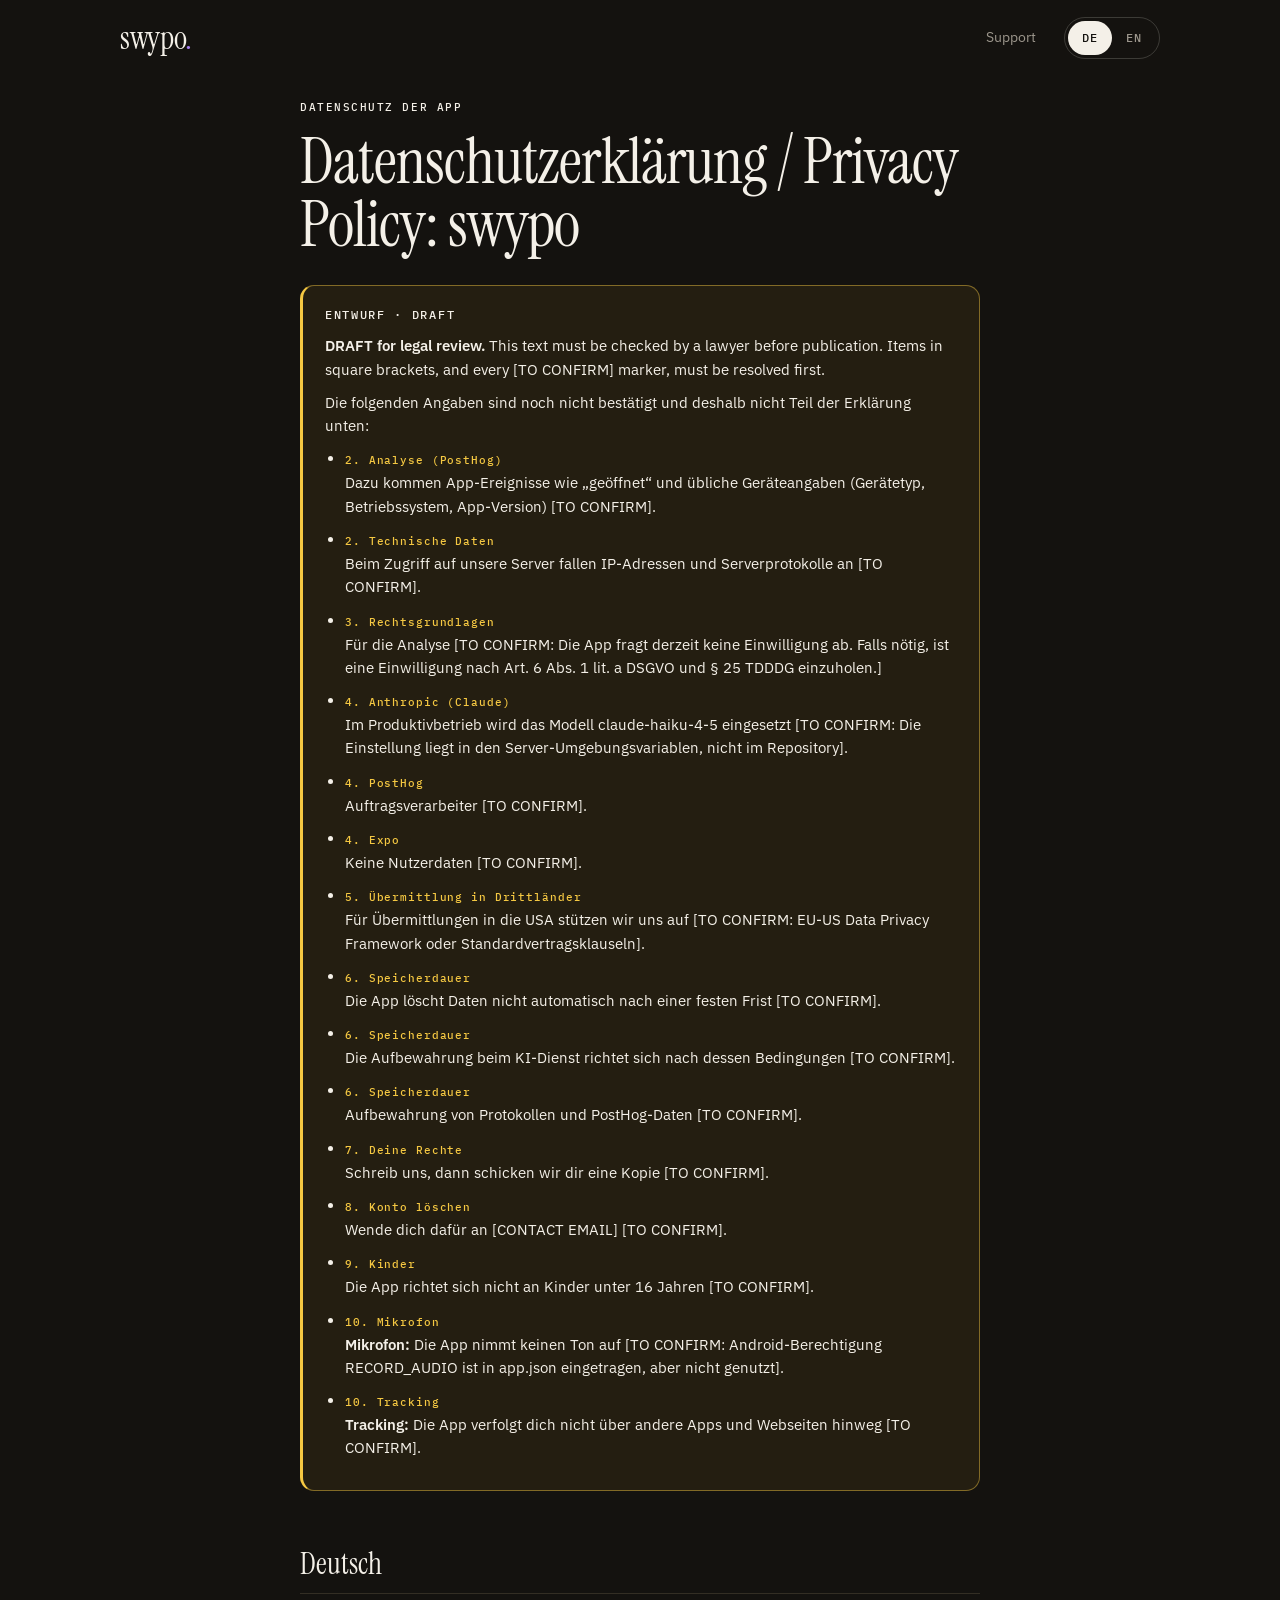
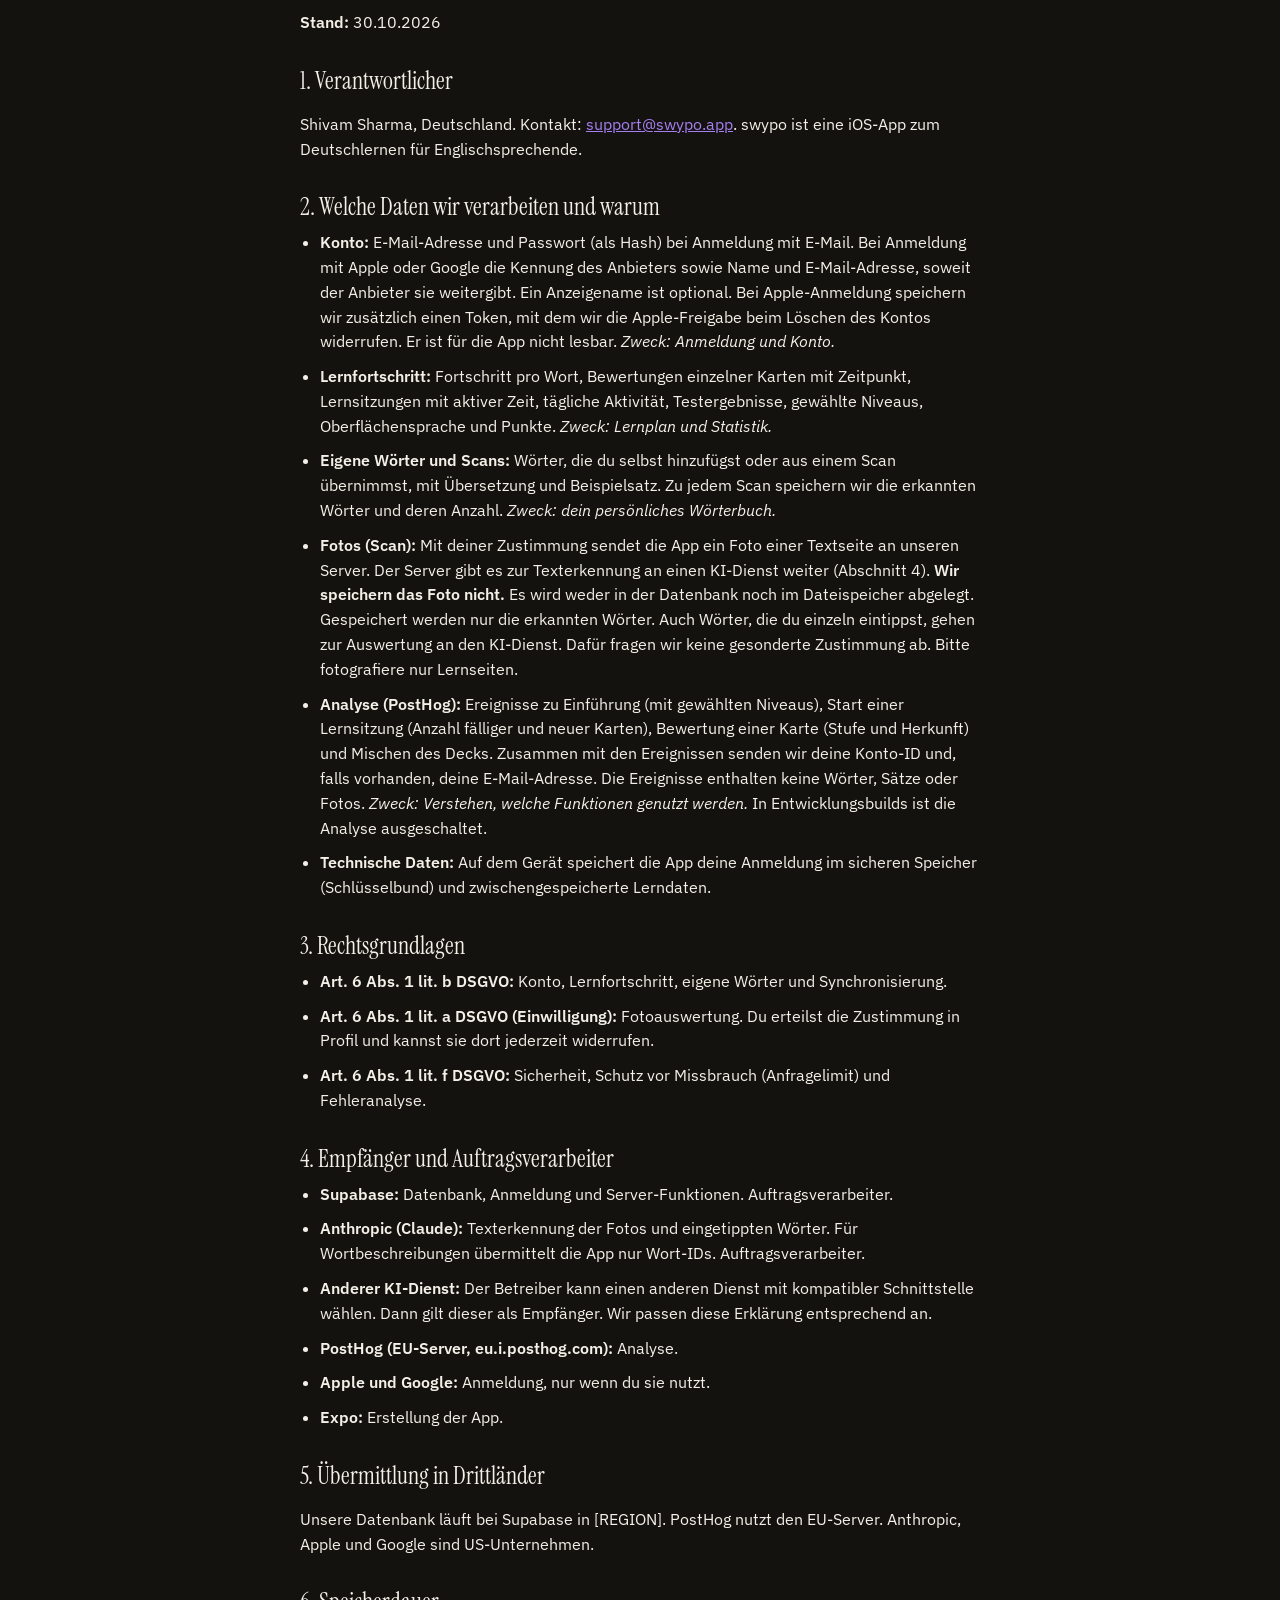
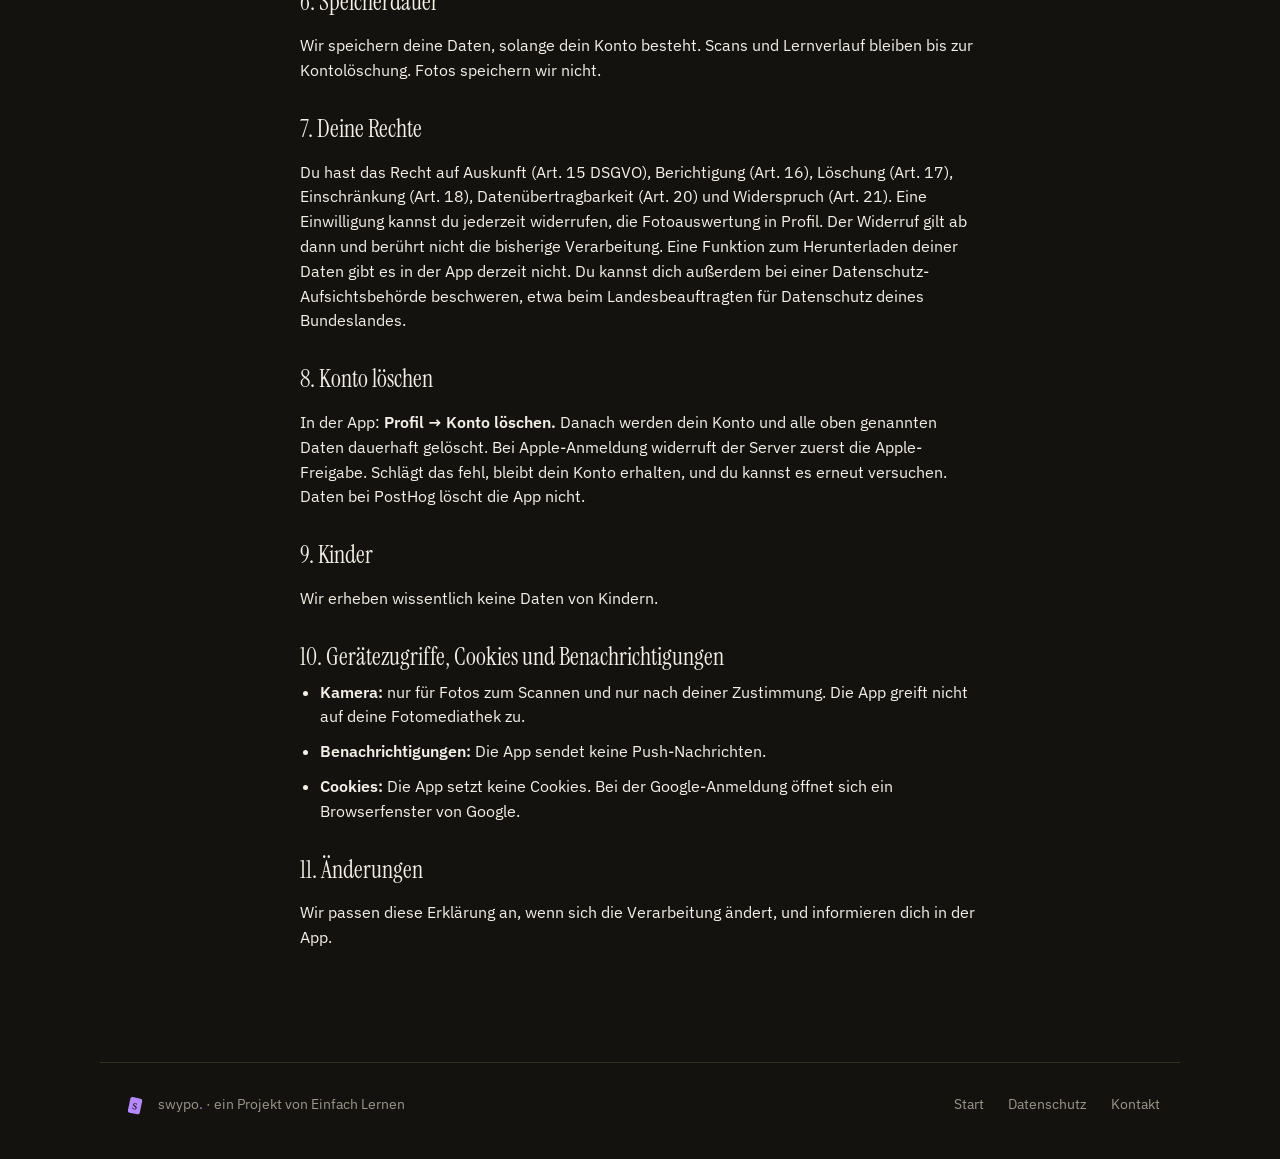
==== app-datenschutz.html @ e3d4d378 "Publish app privacy policy at /app-datenschutz Built from privacypolicy.md. Items marked [TO CONFIRM" ====
<!doctype html>
<html lang="de">
<head>
<meta charset="utf-8">
<meta name="viewport" content="width=device-width, initial-scale=1">
<title>Datenschutzerklärung der App · swypo.</title>
<meta name="description" content="Datenschutzerklärung der iOS-App swypo: welche Daten die App verarbeitet, wozu, bei wem und wie du dein Konto löschst. Privacy policy of the swypo iOS app, in German and English.">
<link rel="canonical" href="https://swypo.app/app-datenschutz">
<meta name="theme-color" content="#14120F">
<link rel="icon" href="favicon.svg" type="image/svg+xml">
<link rel="preconnect" href="https://fonts.googleapis.com">
<link rel="preconnect" href="https://fonts.gstatic.com" crossorigin>
<link href="https://fonts.googleapis.com/css2?family=Instrument+Serif&family=IBM+Plex+Sans:wght@400;600&family=IBM+Plex+Mono:wght@500&display=swap" rel="stylesheet">
<link rel="stylesheet" href="style.css">
<script src="i18n.js" defer></script>
</head>
<body data-page="app-privacy">
<header class="nav wrap">
  <a class="wordmark" href="index.html" aria-label="swypo">swypo<span>.</span></a>
  <nav>
    <a href="index.html#support" class="nav-support">Support</a>
    <div class="lang" role="group" aria-label="Sprache · Language">
      <button type="button" data-lang="de" aria-pressed="true">DE</button>
      <button type="button" data-lang="en" aria-pressed="false">EN</button>
    </div>
  </nav>
</header>

<main class="wrap legal policy">
  <p class="eyebrow"><span lang="de" class="only-de">Datenschutz der App</span><span lang="en" class="only-en"> · App privacy</span></p>
  <h1>Datenschutzerklärung / Privacy Policy: swypo</h1>

  <aside class="draft" aria-labelledby="draft-title">
    <p class="draft-tag mono" id="draft-title">Entwurf · Draft</p>
    <p lang="en"><strong>DRAFT for legal review.</strong> This text must be checked by a lawyer before publication. Items in square brackets, and every [TO CONFIRM] marker, must be resolved first.</p>
    <div lang="de" class="only-de">
      <p>Die folgenden Angaben sind noch nicht bestätigt und deshalb nicht Teil der Erklärung unten:</p>
      <ul>
        <li><span class="mono">2. Analyse (PostHog)</span>Dazu kommen App-Ereignisse wie „geöffnet“ und übliche Geräteangaben (Gerätetyp, Betriebssystem, App-Version) [TO CONFIRM].</li>
        <li><span class="mono">2. Technische Daten</span>Beim Zugriff auf unsere Server fallen IP-Adressen und Serverprotokolle an [TO CONFIRM].</li>
        <li><span class="mono">3. Rechtsgrundlagen</span>Für die Analyse [TO CONFIRM: Die App fragt derzeit keine Einwilligung ab. Falls nötig, ist eine Einwilligung nach Art. 6 Abs. 1 lit. a DSGVO und § 25 TDDDG einzuholen.]</li>
        <li><span class="mono">4. Anthropic (Claude)</span>Im Produktivbetrieb wird das Modell claude-haiku-4-5 eingesetzt [TO CONFIRM: Die Einstellung liegt in den Server-Umgebungsvariablen, nicht im Repository].</li>
        <li><span class="mono">4. PostHog</span>Auftragsverarbeiter [TO CONFIRM].</li>
        <li><span class="mono">4. Expo</span>Keine Nutzerdaten [TO CONFIRM].</li>
        <li><span class="mono">5. Übermittlung in Drittländer</span>Für Übermittlungen in die USA stützen wir uns auf [TO CONFIRM: EU-US Data Privacy Framework oder Standardvertragsklauseln].</li>
        <li><span class="mono">6. Speicherdauer</span>Die App löscht Daten nicht automatisch nach einer festen Frist [TO CONFIRM].</li>
        <li><span class="mono">6. Speicherdauer</span>Die Aufbewahrung beim KI-Dienst richtet sich nach dessen Bedingungen [TO CONFIRM].</li>
        <li><span class="mono">6. Speicherdauer</span>Aufbewahrung von Protokollen und PostHog-Daten [TO CONFIRM].</li>
        <li><span class="mono">7. Deine Rechte</span>Schreib uns, dann schicken wir dir eine Kopie [TO CONFIRM].</li>
        <li><span class="mono">8. Konto löschen</span>Wende dich dafür an [CONTACT EMAIL] [TO CONFIRM].</li>
        <li><span class="mono">9. Kinder</span>Die App richtet sich nicht an Kinder unter 16 Jahren [TO CONFIRM].</li>
        <li><span class="mono">10. Mikrofon</span><strong>Mikrofon:</strong> Die App nimmt keinen Ton auf [TO CONFIRM: Android-Berechtigung RECORD_AUDIO ist in app.json eingetragen, aber nicht genutzt].</li>
        <li><span class="mono">10. Tracking</span><strong>Tracking:</strong> Die App verfolgt dich nicht über andere Apps und Webseiten hinweg [TO CONFIRM].</li>
      </ul>
    </div>
    <div lang="en" class="only-en">
      <p>The following items are not yet confirmed and are therefore not part of the policy below:</p>
      <ul>
        <li><span class="mono">2. Analytics (PostHog)</span>Also app events such as "opened" and usual device information (device type, operating system, app version) [TO CONFIRM].</li>
        <li><span class="mono">2. Technical data</span>our servers process IP addresses and server logs when you connect [TO CONFIRM].</li>
        <li><span class="mono">3. Legal bases</span>For analytics [TO CONFIRM: the app currently asks for no consent. If required, obtain consent under Art. 6(1)(a) GDPR and § 25 TDDDG.]</li>
        <li><span class="mono">4. Anthropic (Claude)</span>In production the model claude-haiku-4-5 is used [TO CONFIRM: this setting is in server environment variables, not in the repository].</li>
        <li><span class="mono">4. PostHog</span>Processor [TO CONFIRM].</li>
        <li><span class="mono">4. Expo</span>No user data [TO CONFIRM].</li>
        <li><span class="mono">5. Transfers to third countries</span>For transfers to the USA we rely on [TO CONFIRM: EU-US Data Privacy Framework or standard contractual clauses].</li>
        <li><span class="mono">6. Retention</span>The app does not delete data automatically after a fixed period [TO CONFIRM].</li>
        <li><span class="mono">6. Retention</span>Retention at the AI service follows its terms [TO CONFIRM].</li>
        <li><span class="mono">6. Retention</span>Retention of logs and PostHog data [TO CONFIRM].</li>
        <li><span class="mono">7. Your rights</span>Write to us and we will send you a copy [TO CONFIRM].</li>
        <li><span class="mono">8. Deleting your account</span>For that, contact [CONTACT EMAIL] [TO CONFIRM].</li>
        <li><span class="mono">9. Children</span>The app is not directed at children under 16 [TO CONFIRM].</li>
        <li><span class="mono">10. Microphone</span><strong>Microphone:</strong> the app does not record audio [TO CONFIRM: the Android RECORD_AUDIO permission is declared in app.json but not used].</li>
        <li><span class="mono">10. Tracking</span><strong>Tracking:</strong> the app does not track you across other apps and websites [TO CONFIRM].</li>
      </ul>
    </div>
  </aside>

  <section lang="de" class="only-de" aria-labelledby="h-de">
    <h2 id="h-de">Deutsch</h2>
    <p><strong>Stand:</strong> 30.10.2026</p>
    <h3>1. Verantwortlicher</h3>
    <p>Shivam Sharma, Deutschland. Kontakt: <a href="mailto:support@swypo.app">support@swypo.app</a>. swypo ist eine iOS-App zum Deutschlernen für Englischsprechende.</p>
    <h3>2. Welche Daten wir verarbeiten und warum</h3>
    <ul>
    <li><strong>Konto:</strong> E-Mail-Adresse und Passwort (als Hash) bei Anmeldung mit E-Mail. Bei Anmeldung mit Apple oder Google die Kennung des Anbieters sowie Name und E-Mail-Adresse, soweit der Anbieter sie weitergibt. Ein Anzeigename ist optional. Bei Apple-Anmeldung speichern wir zusätzlich einen Token, mit dem wir die Apple-Freigabe beim Löschen des Kontos widerrufen. Er ist für die App nicht lesbar. <em>Zweck: Anmeldung und Konto.</em></li>
    <li><strong>Lernfortschritt:</strong> Fortschritt pro Wort, Bewertungen einzelner Karten mit Zeitpunkt, Lernsitzungen mit aktiver Zeit, tägliche Aktivität, Testergebnisse, gewählte Niveaus, Oberflächensprache und Punkte. <em>Zweck: Lernplan und Statistik.</em></li>
    <li><strong>Eigene Wörter und Scans:</strong> Wörter, die du selbst hinzufügst oder aus einem Scan übernimmst, mit Übersetzung und Beispielsatz. Zu jedem Scan speichern wir die erkannten Wörter und deren Anzahl. <em>Zweck: dein persönliches Wörterbuch.</em></li>
    <li><strong>Fotos (Scan):</strong> Mit deiner Zustimmung sendet die App ein Foto einer Textseite an unseren Server. Der Server gibt es zur Texterkennung an einen KI-Dienst weiter (Abschnitt 4). <strong>Wir speichern das Foto nicht.</strong> Es wird weder in der Datenbank noch im Dateispeicher abgelegt. Gespeichert werden nur die erkannten Wörter. Auch Wörter, die du einzeln eintippst, gehen zur Auswertung an den KI-Dienst. Dafür fragen wir keine gesonderte Zustimmung ab. Bitte fotografiere nur Lernseiten.</li>
    <li><strong>Analyse (PostHog):</strong> Ereignisse zu Einführung (mit gewählten Niveaus), Start einer Lernsitzung (Anzahl fälliger und neuer Karten), Bewertung einer Karte (Stufe und Herkunft) und Mischen des Decks. Zusammen mit den Ereignissen senden wir deine Konto-ID und, falls vorhanden, deine E-Mail-Adresse. Die Ereignisse enthalten keine Wörter, Sätze oder Fotos. <em>Zweck: Verstehen, welche Funktionen genutzt werden.</em> In Entwicklungsbuilds ist die Analyse ausgeschaltet.</li>
    <li><strong>Technische Daten:</strong> Auf dem Gerät speichert die App deine Anmeldung im sicheren Speicher (Schlüsselbund) und zwischengespeicherte Lerndaten.</li>
    </ul>
    <h3>3. Rechtsgrundlagen</h3>
    <ul>
    <li><strong>Art. 6 Abs. 1 lit. b DSGVO:</strong> Konto, Lernfortschritt, eigene Wörter und Synchronisierung.</li>
    <li><strong>Art. 6 Abs. 1 lit. a DSGVO (Einwilligung):</strong> Fotoauswertung. Du erteilst die Zustimmung in Profil und kannst sie dort jederzeit widerrufen.</li>
    <li><strong>Art. 6 Abs. 1 lit. f DSGVO:</strong> Sicherheit, Schutz vor Missbrauch (Anfragelimit) und Fehleranalyse.</li>
    </ul>
    <h3>4. Empfänger und Auftragsverarbeiter</h3>
    <ul>
    <li><strong>Supabase:</strong> Datenbank, Anmeldung und Server-Funktionen. Auftragsverarbeiter.</li>
    <li><strong>Anthropic (Claude):</strong> Texterkennung der Fotos und eingetippten Wörter. Für Wortbeschreibungen übermittelt die App nur Wort-IDs. Auftragsverarbeiter.</li>
    <li><strong>Anderer KI-Dienst:</strong> Der Betreiber kann einen anderen Dienst mit kompatibler Schnittstelle wählen. Dann gilt dieser als Empfänger. Wir passen diese Erklärung entsprechend an.</li>
    <li><strong>PostHog (EU-Server, eu.i.posthog.com):</strong> Analyse.</li>
    <li><strong>Apple und Google:</strong> Anmeldung, nur wenn du sie nutzt.</li>
    <li><strong>Expo:</strong> Erstellung der App.</li>
    </ul>
    <h3>5. Übermittlung in Drittländer</h3>
    <p>Unsere Datenbank läuft bei Supabase in [REGION]. PostHog nutzt den EU-Server. Anthropic, Apple und Google sind US-Unternehmen.</p>
    <h3>6. Speicherdauer</h3>
    <p>Wir speichern deine Daten, solange dein Konto besteht. Scans und Lernverlauf bleiben bis zur Kontolöschung. Fotos speichern wir nicht.</p>
    <h3>7. Deine Rechte</h3>
    <p>Du hast das Recht auf Auskunft (Art. 15 DSGVO), Berichtigung (Art. 16), Löschung (Art. 17), Einschränkung (Art. 18), Datenübertragbarkeit (Art. 20) und Widerspruch (Art. 21). Eine Einwilligung kannst du jederzeit widerrufen, die Fotoauswertung in Profil. Der Widerruf gilt ab dann und berührt nicht die bisherige Verarbeitung. Eine Funktion zum Herunterladen deiner Daten gibt es in der App derzeit nicht. Du kannst dich außerdem bei einer Datenschutz-Aufsichtsbehörde beschweren, etwa beim Landesbeauftragten für Datenschutz deines Bundeslandes.</p>
    <h3>8. Konto löschen</h3>
    <p>In der App: <strong>Profil → Konto löschen.</strong> Danach werden dein Konto und alle oben genannten Daten dauerhaft gelöscht. Bei Apple-Anmeldung widerruft der Server zuerst die Apple-Freigabe. Schlägt das fehl, bleibt dein Konto erhalten, und du kannst es erneut versuchen. Daten bei PostHog löscht die App nicht.</p>
    <h3>9. Kinder</h3>
    <p>Wir erheben wissentlich keine Daten von Kindern.</p>
    <h3>10. Gerätezugriffe, Cookies und Benachrichtigungen</h3>
    <ul>
    <li><strong>Kamera:</strong> nur für Fotos zum Scannen und nur nach deiner Zustimmung. Die App greift nicht auf deine Fotomediathek zu.</li>
    <li><strong>Benachrichtigungen:</strong> Die App sendet keine Push-Nachrichten.</li>
    <li><strong>Cookies:</strong> Die App setzt keine Cookies. Bei der Google-Anmeldung öffnet sich ein Browserfenster von Google.</li>
    </ul>
    <h3>11. Änderungen</h3>
    <p>Wir passen diese Erklärung an, wenn sich die Verarbeitung ändert, und informieren dich in der App.</p>
  </section>

  <section lang="en" class="only-en" aria-labelledby="h-en">
    <h2 id="h-en">English</h2>
    <p><strong>Last updated:</strong> 30.10.2026</p>
    <h3>1. Controller</h3>
    <p>Shivam Sharma, Germany. Contact: <a href="mailto:support@swypo.app">support@swypo.app</a>. swypo is an iOS app for English speakers learning German.</p>
    <h3>2. What data we process and why</h3>
    <ul>
    <li><strong>Account:</strong> email address and password (stored as a hash) for email sign-in. For Apple or Google sign-in, the provider's identifier and your name and email address if the provider shares them. A display name is optional. For Apple sign-in we also store a token that lets us revoke the Apple authorization when you delete your account. The app cannot read it. <em>Purpose: sign-in and your account.</em></li>
    <li><strong>Study progress:</strong> progress per word, reviews of individual cards with timestamps, study sessions with active time, daily activity, test results, chosen levels, interface language and points. <em>Purpose: study plan and statistics.</em></li>
    <li><strong>Own words and scans:</strong> words you add or take from a scan, with translation and example sentence. For each scan we store the words detected and their count. <em>Purpose: your personal dictionary.</em></li>
    <li><strong>Photos (scan):</strong> with your consent, the app sends a photo of a text page to our server. The server passes it to an AI service for text recognition (section 4). <strong>We do not store the photo.</strong> It is not saved in the database or in file storage. Only the words detected are saved. Words you type in one at a time also go to the AI service for analysis. We do not ask for separate consent for this. Please photograph study pages only.</li>
    <li><strong>Analytics (PostHog):</strong> events for onboarding completion (with chosen levels), study session start (number of due and new cards), card reviews (grade and origin) and deck shuffle. With these events we send your account ID and, if available, your email address. The events contain no words, sentences or photos. <em>Purpose: understanding which features are used.</em> Analytics is turned off in development builds.</li>
    <li><strong>Technical data:</strong> On your device the app keeps your sign-in in secure storage (Keychain) and cached study data.</li>
    </ul>
    <h3>3. Legal bases</h3>
    <ul>
    <li><strong>Art. 6(1)(b) GDPR:</strong> account, study progress, own words and sync.</li>
    <li><strong>Art. 6(1)(a) GDPR (consent):</strong> photo analysis. You give consent in Profile and can withdraw it there at any time.</li>
    <li><strong>Art. 6(1)(f) GDPR:</strong> security, protection against misuse (request limits) and error analysis.</li>
    </ul>
    <h3>4. Recipients and processors</h3>
    <ul>
    <li><strong>Supabase:</strong> database, sign-in and server functions. Processor.</li>
    <li><strong>Anthropic (Claude):</strong> text recognition of photos and typed words. For word descriptions the app sends only word IDs. Processor.</li>
    <li><strong>Another AI service:</strong> the operator may choose another service with a compatible interface. That service then becomes a recipient, and we will update this policy accordingly.</li>
    <li><strong>PostHog (EU server, eu.i.posthog.com):</strong> analytics.</li>
    <li><strong>Apple and Google:</strong> sign-in, only if you use them.</li>
    <li><strong>Expo:</strong> building the app.</li>
    </ul>
    <h3>5. Transfers to third countries</h3>
    <p>Our database runs at Supabase in [REGION]. PostHog uses its EU server. Anthropic, Apple and Google are US companies.</p>
    <h3>6. Retention</h3>
    <p>We keep your data for as long as your account exists. Scans and study history stay until you delete your account. We do not store photos.</p>
    <h3>7. Your rights</h3>
    <p>You have the right of access (Art. 15 GDPR), rectification (Art. 16), erasure (Art. 17), restriction (Art. 18), data portability (Art. 20) and objection (Art. 21). You can withdraw consent at any time, for photo analysis in Profile. Withdrawal applies from then on and does not affect earlier processing. The app does not currently have a function to download your data. You may also complain to a data protection supervisory authority, for example the state data protection commissioner where you live in Germany.</p>
    <h3>8. Deleting your account</h3>
    <p>In the app: <strong>Profile → Delete account.</strong> This permanently deletes your account and all the data listed above. For Apple sign-in the server first revokes the Apple authorization. If that fails, your account is kept and you can try again. The app does not delete data held by PostHog.</p>
    <h3>9. Children</h3>
    <p>We do not knowingly collect data from children.</p>
    <h3>10. Device access, cookies and notifications</h3>
    <ul>
    <li><strong>Camera:</strong> only for scanning photos, and only with your consent. The app does not access your photo library.</li>
    <li><strong>Notifications:</strong> the app sends no push notifications.</li>
    <li><strong>Cookies:</strong> the app sets no cookies. Google sign-in opens a Google browser window.</li>
    </ul>
    <h3>11. Changes</h3>
    <p>We will update this policy when processing changes and inform you in the app.</p>
  </section>
</main>

<footer class="wrap foot">
  <div class="foot-brand"><img src="favicon.svg" alt="" width="28" height="28"><span>swypo<span class="v">.</span> · <span data-i18n="foot.by">ein Projekt von Einfach Lernen</span></span></div>
  <nav><a href="index.html" data-i18n="foot.home">Start</a><a href="privacy.html" data-i18n="foot.privacy">Datenschutz</a><a href="mailto:support@swypo.app" data-i18n="foot.contact">Kontakt</a></nav>
</footer>

<div class="toast" id="toast" role="status" aria-live="polite" hidden></div>
</body>
</html>
---- style.css ----
:root{
  --bg:#14120F; --bg-deep:#0D0C0A; --card:#1C1913; --raised:#241F17; --line:#332E24;
  --border-strong:rgba(244,240,232,.18); --paper:#F4F0E8; --muted:#9C968C;
  --violet:#A67FF0; --violet-deep:#7C4DDB; --gold:#F5C842;
  --der:#3A86FF; --die:#E63946; --das:#2DC653;
  --serif:"Instrument Serif",Georgia,serif;
  --sans:"IBM Plex Sans",system-ui,sans-serif;
  --mono:"IBM Plex Mono",ui-monospace,monospace;
}
*{box-sizing:border-box}
html{scroll-behavior:smooth}
body{margin:0;background:var(--bg);color:var(--paper);font:400 16px/1.55 var(--sans);-webkit-font-smoothing:antialiased}
a{color:inherit}
.wrap{max-width:1080px;margin:0 auto;padding:0 20px}
.mono{font-family:var(--mono);font-weight:500;letter-spacing:.08em}
.en{color:var(--muted);font-size:14px}
.eyebrow{font:500 11px/1.4 var(--mono);letter-spacing:.14em;text-transform:uppercase;color:var(--muted);margin:0 0 16px}
.eyebrow.rule{padding-bottom:14px;border-bottom:1px solid var(--line);margin-bottom:0}

/* nav */
.nav{display:flex;align-items:center;justify-content:space-between;height:76px}
.wordmark{font:400 32px/1 var(--serif);letter-spacing:-.01em;text-decoration:none}
.wordmark span,.v{color:var(--violet)}
.nav nav{display:flex;align-items:center;gap:28px}

/* language switch */
.lang{display:inline-flex;padding:3px;border:1px solid var(--border-strong);border-radius:999px}
.lang button{min-width:44px;min-height:34px;padding:0 12px;border:0;border-radius:999px;background:transparent;color:var(--muted);font:500 12px/1 var(--mono);letter-spacing:.1em;cursor:pointer}
.lang button:hover{color:var(--paper)}
.lang button[aria-pressed="true"]{background:var(--paper);color:var(--bg)}
.lang button:focus-visible,.btn:focus-visible{outline:2px solid var(--violet);outline-offset:2px}

/* toast */
.toast{position:fixed;left:50%;bottom:28px;z-index:20;width:min(440px,calc(100% - 32px));padding:16px 20px;border-radius:14px;background:var(--raised);border:1px solid var(--border-strong);border-left:3px solid var(--violet);color:var(--paper);font:400 15px/1.45 var(--sans);cursor:pointer;opacity:0;transform:translate(-50%,16px);transition:opacity .25s ease,transform .25s ease}
.toast strong{display:block;font:400 22px/1.2 var(--serif);margin-bottom:4px}
.toast.show{opacity:1;transform:translate(-50%,0)}
@media (prefers-reduced-motion:reduce){.toast{transition:opacity .2s linear;transform:translate(-50%,0)}}
.nav nav a{text-decoration:none;color:var(--muted);font-size:14px}
.nav nav a:hover{color:var(--paper)}

/* buttons */
.btn{display:inline-flex;align-items:center;justify-content:center;min-height:48px;padding:0 24px;border-radius:999px;font:600 15px/1 var(--sans);text-decoration:none;white-space:nowrap}
.btn-primary{background:var(--violet);color:var(--bg)}
.btn-ghost{border:1px solid var(--border-strong);color:var(--paper)}
.btn-ghost:hover{border-color:var(--paper)}
.btn-light{background:var(--paper);color:var(--bg)}
.btn:active{opacity:.7}

/* hero */
.hero{display:grid;grid-template-columns:1.15fr .85fr;gap:56px;align-items:center;padding-top:48px;padding-bottom:96px}
h1{font:400 clamp(52px,7.4vw,92px)/.98 var(--serif);letter-spacing:-.015em;margin:0 0 28px}
h1 em{color:var(--muted)}
.lede{font-size:18px;max-width:520px;margin:0 0 12px}
.lede.en{font-size:15px;margin-bottom:32px}
.cta{display:flex;gap:12px;flex-wrap:wrap}

/* phone */
.phone{justify-self:center;width:330px;padding:12px;border-radius:48px;background:var(--bg-deep);border:1px solid var(--line)}
.screen{border-radius:38px;background:var(--bg);padding:26px 18px 0;overflow:hidden}
.statusrow{display:flex;justify-content:space-between;font-size:10px;color:var(--muted);margin-bottom:16px}
.gold{color:var(--gold)}
.card{background:var(--card);border:1px solid var(--border-strong);border-radius:16px;padding:22px 20px 16px;min-height:290px;display:flex;flex-direction:column}
.card .die{color:var(--die);font-size:12px}
.headword{font:400 40px/1.05 var(--serif);margin:6px 0 4px}
.gloss{color:var(--muted);font-size:14px}
.meta{font-size:11px;color:var(--muted);margin-top:14px;letter-spacing:.04em}
.example{font-size:14px;line-height:1.5;margin:14px 0 0;padding-top:14px;border-top:1px solid var(--line)}
.prompt{margin-top:auto;padding-top:18px;font-size:9.5px;color:var(--muted);letter-spacing:.14em;text-align:center}
.grades{display:grid;grid-template-columns:repeat(4,1fr);gap:6px;margin:12px 0 18px}
.g{display:flex;flex-direction:column;align-items:center;gap:2px;padding:9px 0;border-radius:11px;font:600 12px/1.2 var(--sans);border:1px solid}
.g small{font:500 8.5px/1 var(--mono);letter-spacing:.06em;opacity:.85}
.again{color:var(--die);background:rgba(230,57,70,.13)}
.hard{color:var(--gold);background:rgba(245,200,66,.12)}
.good{color:var(--das);background:rgba(45,198,83,.13)}
.easy{color:var(--violet);background:rgba(166,127,240,.14)}
.tabbar{display:flex;justify-content:space-between;border-top:1px solid var(--line);margin:0 -18px;padding:14px 22px 22px;font:500 8.5px/1 var(--mono);letter-spacing:.08em;color:var(--muted)}
.tabbar .on{color:var(--paper)}
.tabbar span::before{content:"";display:block;width:18px;height:18px;margin:0 auto 7px;border-radius:5px;border:1.5px solid currentColor}
.tabbar .on::before{background:var(--violet);border-color:var(--violet)}

/* sections */
.section{padding-bottom:96px}
.section-lede{font:400 28px/1.25 var(--serif);max-width:640px;margin:28px 0 32px}
.features{list-style:none;margin:0;padding:0}
.features li{display:grid;grid-template-columns:80px 1fr;gap:16px;padding:28px 0;border-bottom:1px solid var(--line)}
.features .num{color:var(--violet);font-size:13px;padding-top:10px}
.features h3{font:400 34px/1.1 var(--serif);margin:0 0 8px}
.features p{margin:0 0 4px;max-width:620px}

/* tiles */
.tiles{display:grid;grid-template-columns:repeat(4,1fr);gap:16px;margin-bottom:56px}
.tile{margin:0}
.cover{position:relative;aspect-ratio:1;border-radius:12px;background:oklch(.33 .07 var(--h));color:oklch(.88 .1 var(--h))}
.cover svg{position:absolute;right:10px;bottom:10px;width:52%;fill:none;stroke:currentColor;stroke-width:1.4;stroke-linecap:round;stroke-linejoin:round}
.tile figcaption{margin-top:10px;font:600 14px/1.3 var(--sans)}
.tile small{display:block;font-weight:400;font-size:12.5px;color:var(--muted)}

.levels{background:var(--card);border:1px solid var(--line);border-radius:14px;padding:22px 22px 14px;max-width:560px}
.lv{display:grid;grid-template-columns:36px 1fr;align-items:center;gap:12px;margin-bottom:10px}
.lv span{font-size:12px;color:var(--muted)}
.lv i{display:block;height:11px;border-radius:6px;background:rgba(244,240,232,.09);position:relative;overflow:hidden}
.lv i::after{content:"";position:absolute;inset:0 auto 0 0;width:var(--w);background:var(--c);border-radius:6px}

/* support */
.support{display:flex;justify-content:space-between;align-items:center;gap:32px;flex-wrap:wrap;padding:40px;border-radius:14px;border:1px solid var(--line);background:linear-gradient(150deg,#221C12,var(--bg))}
.support h2{font:400 44px/1.05 var(--serif);margin:0 0 12px}
.support p{margin:0 0 4px}
.mail{font-size:17px}

/* footer */
.foot{display:flex;align-items:center;justify-content:space-between;flex-wrap:wrap;gap:16px;padding-top:28px;padding-bottom:40px;border-top:1px solid var(--line);color:var(--muted);font-size:14px}
.foot-brand{display:flex;align-items:center;gap:10px}
.foot-brand img{border-radius:7px}
.foot nav{display:flex;gap:24px}
.foot a{text-decoration:none}
.foot a:hover{color:var(--paper)}
.small{font-size:11px;margin:0;width:100%}

/* legal page */
.legal{max-width:720px;padding-top:24px;padding-bottom:96px}
.legal h1{font-size:64px}
.legal h2{font:400 30px/1.15 var(--serif);margin:40px 0 10px}
.legal p,.legal li{color:var(--paper)}
.legal a{color:var(--violet)}
.note{border:1px solid var(--border-strong);border-radius:14px;padding:16px 18px;color:var(--muted);font-size:14px}

@media (max-width:860px){
  .hero{grid-template-columns:1fr;gap:48px;padding-top:24px}
  .tiles{grid-template-columns:repeat(2,1fr)}
  .nav nav{gap:18px}
}
@media (max-width:480px){
  .nav nav a:not(.nav-support){display:none}
  .nav nav{gap:14px}
  .phone{width:100%;max-width:330px}
  .features li{grid-template-columns:1fr;gap:4px}
  .features .num{padding-top:0}
  .support{padding:28px 22px}
  .support h2{font-size:36px}
  .btn{white-space:normal;text-align:center}
}

/* app privacy policy page */
.policy h3{font:400 24px/1.2 var(--serif);margin:32px 0 8px}
.policy section h2{margin-top:56px;padding-bottom:12px;border-bottom:1px solid var(--line)}
.policy ul{padding-left:20px;margin:0 0 12px}
.policy li{margin-bottom:10px}
.policy strong{font-weight:600}
.draft{margin:8px 0 8px;padding:20px 22px;border:1px solid rgba(245,200,66,.45);border-left:3px solid var(--gold);border-radius:14px;background:rgba(245,200,66,.07);font-size:15px}
.draft p{margin:0 0 10px}
.draft ul{margin:6px 0 4px}
.draft li .mono{display:block;font-size:11px;letter-spacing:.08em;color:var(--gold);margin-bottom:2px}
.draft-tag{color:var(--gold);font-size:12px;letter-spacing:.14em;text-transform:uppercase}
.draft > div + div{margin-top:16px;padding-top:16px;border-top:1px solid var(--line)}
/* With JS the DE/EN switch shows one language; without JS both stay visible. */
html.i18n[lang="de"] .only-en,html.i18n[lang="en"] .only-de{display:none}
html.i18n .draft > div + div{margin-top:0;padding-top:0;border-top:0}
.policy h1{font-size:clamp(34px,9vw,64px);overflow-wrap:break-word;hyphens:auto}
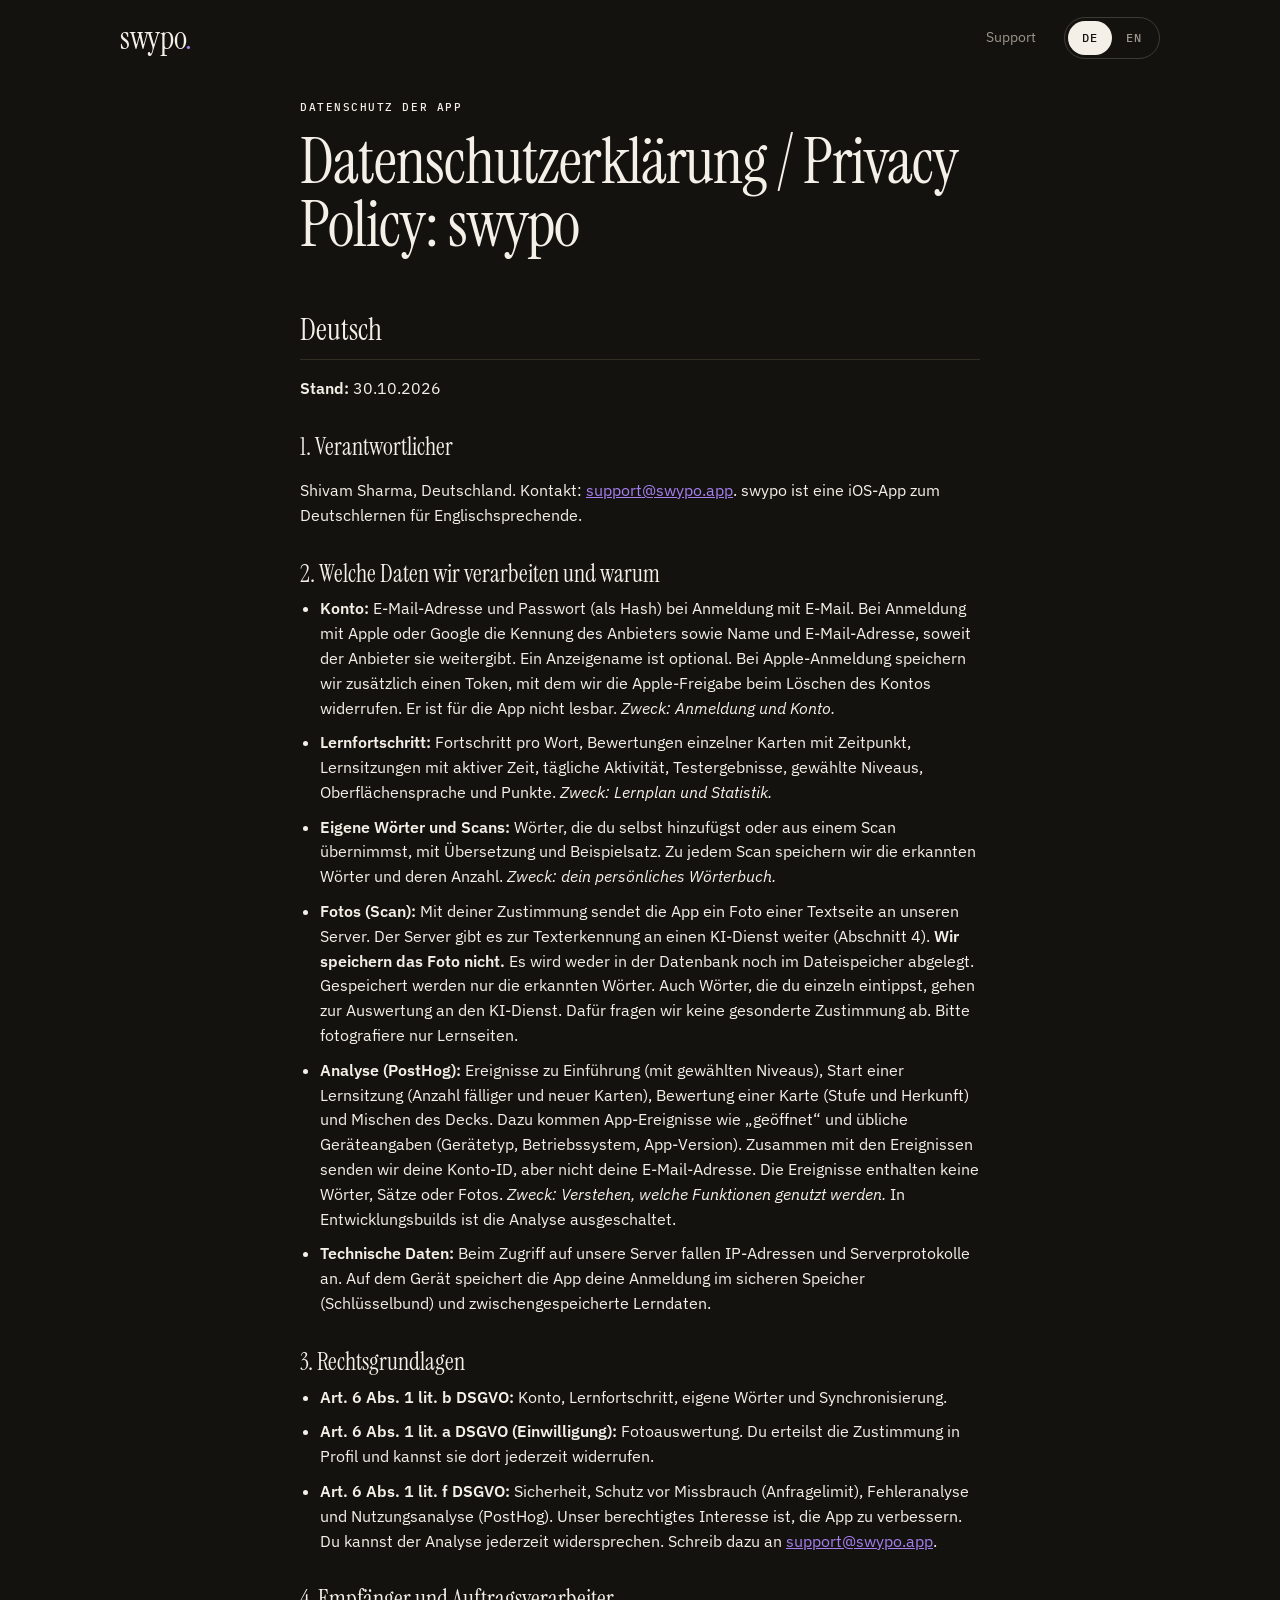
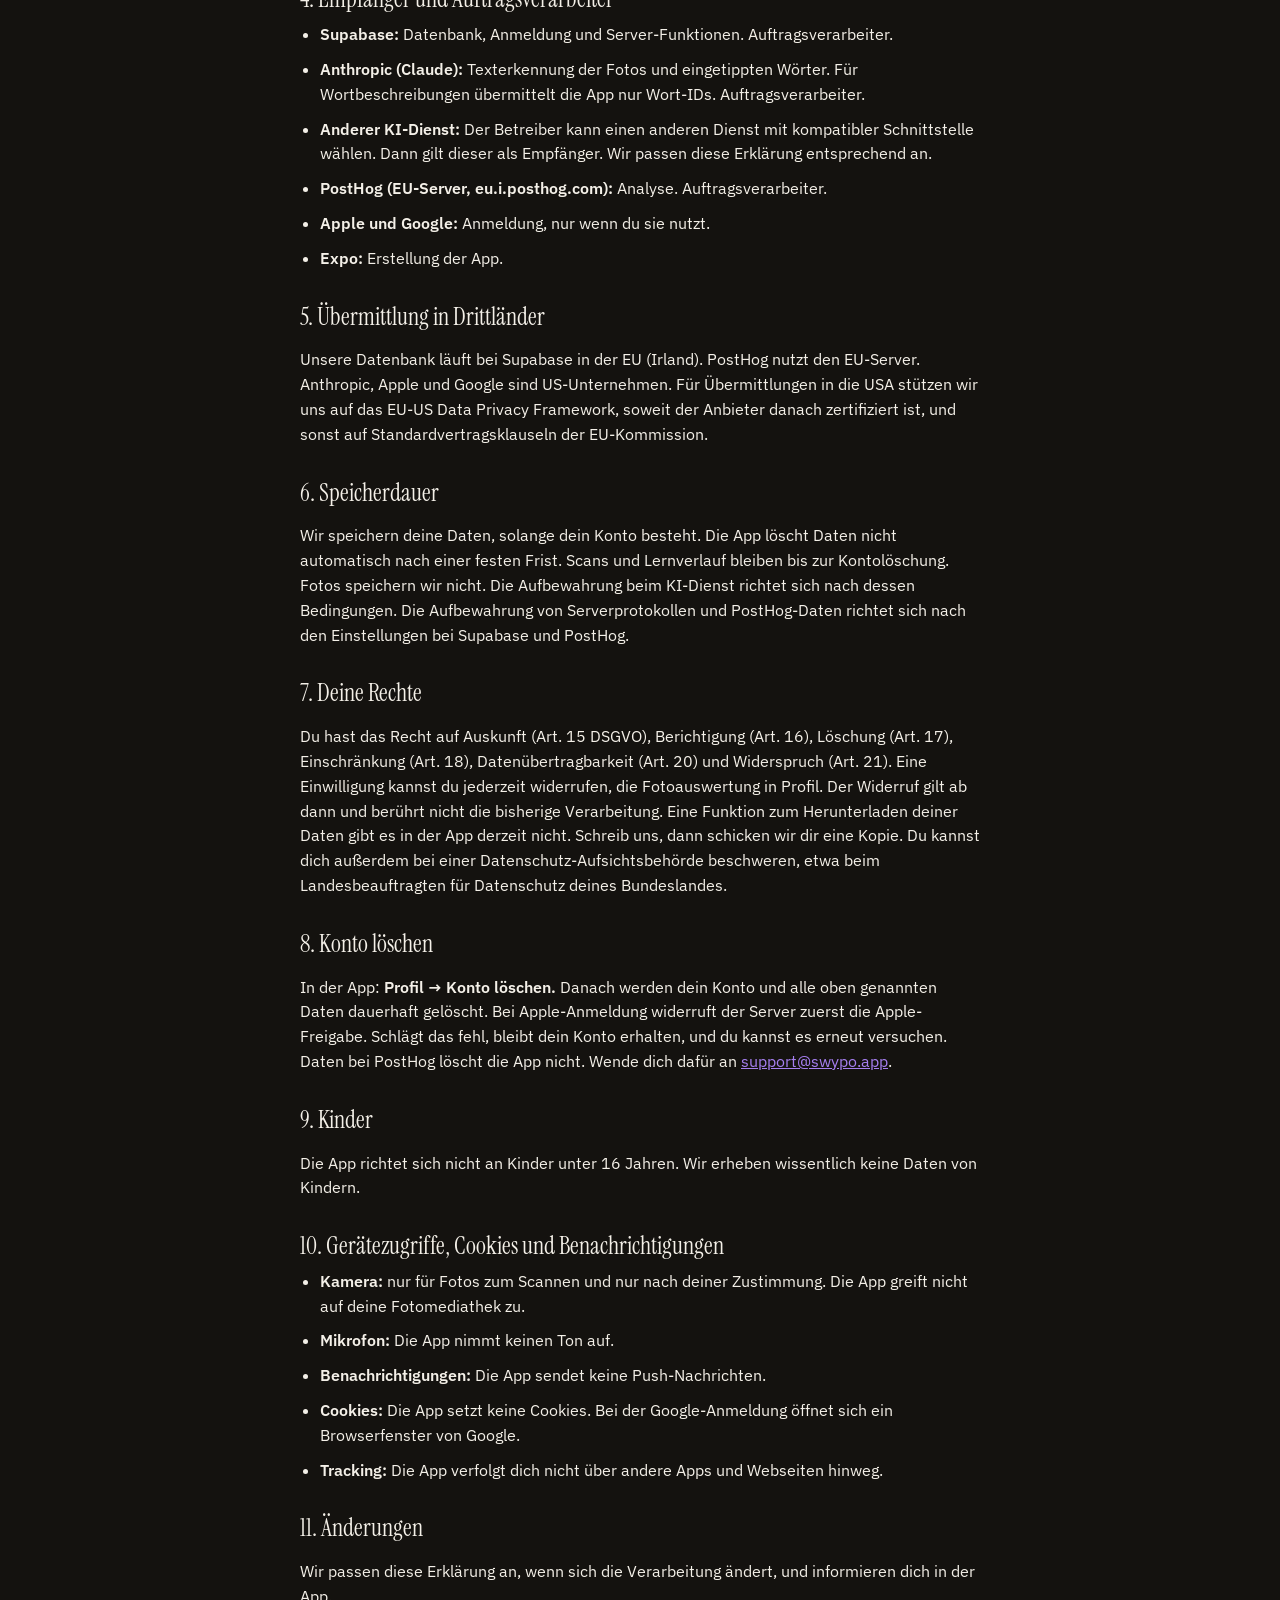
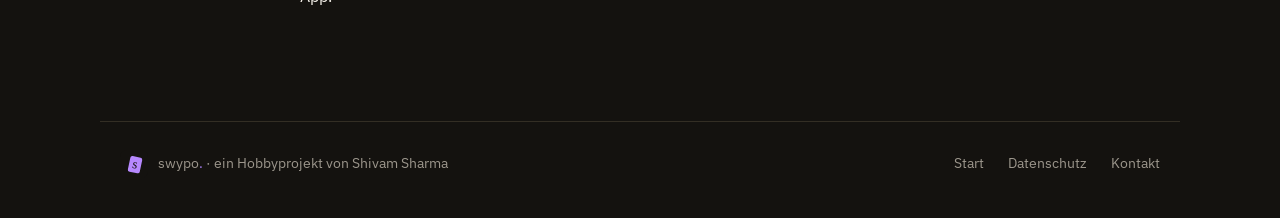
==== commit e3f283a3: "Finalize app privacy policy; replace Einfach Lernen with Shivam Sharma - Resolve all [TO CONFIRM] it" ====
--- a/app-datenschutz.html
+++ b/app-datenschutz.html
@@ -30,50 +30,6 @@
   <p class="eyebrow"><span lang="de" class="only-de">Datenschutz der App</span><span lang="en" class="only-en"> · App privacy</span></p>
   <h1>Datenschutzerklärung / Privacy Policy: swypo</h1>
 
-  <aside class="draft" aria-labelledby="draft-title">
-    <p class="draft-tag mono" id="draft-title">Entwurf · Draft</p>
-    <p lang="en"><strong>DRAFT for legal review.</strong> This text must be checked by a lawyer before publication. Items in square brackets, and every [TO CONFIRM] marker, must be resolved first.</p>
-    <div lang="de" class="only-de">
-      <p>Die folgenden Angaben sind noch nicht bestätigt und deshalb nicht Teil der Erklärung unten:</p>
-      <ul>
-        <li><span class="mono">2. Analyse (PostHog)</span>Dazu kommen App-Ereignisse wie „geöffnet“ und übliche Geräteangaben (Gerätetyp, Betriebssystem, App-Version) [TO CONFIRM].</li>
-        <li><span class="mono">2. Technische Daten</span>Beim Zugriff auf unsere Server fallen IP-Adressen und Serverprotokolle an [TO CONFIRM].</li>
-        <li><span class="mono">3. Rechtsgrundlagen</span>Für die Analyse [TO CONFIRM: Die App fragt derzeit keine Einwilligung ab. Falls nötig, ist eine Einwilligung nach Art. 6 Abs. 1 lit. a DSGVO und § 25 TDDDG einzuholen.]</li>
-        <li><span class="mono">4. Anthropic (Claude)</span>Im Produktivbetrieb wird das Modell claude-haiku-4-5 eingesetzt [TO CONFIRM: Die Einstellung liegt in den Server-Umgebungsvariablen, nicht im Repository].</li>
-        <li><span class="mono">4. PostHog</span>Auftragsverarbeiter [TO CONFIRM].</li>
-        <li><span class="mono">4. Expo</span>Keine Nutzerdaten [TO CONFIRM].</li>
-        <li><span class="mono">5. Übermittlung in Drittländer</span>Für Übermittlungen in die USA stützen wir uns auf [TO CONFIRM: EU-US Data Privacy Framework oder Standardvertragsklauseln].</li>
-        <li><span class="mono">6. Speicherdauer</span>Die App löscht Daten nicht automatisch nach einer festen Frist [TO CONFIRM].</li>
-        <li><span class="mono">6. Speicherdauer</span>Die Aufbewahrung beim KI-Dienst richtet sich nach dessen Bedingungen [TO CONFIRM].</li>
-        <li><span class="mono">6. Speicherdauer</span>Aufbewahrung von Protokollen und PostHog-Daten [TO CONFIRM].</li>
-        <li><span class="mono">7. Deine Rechte</span>Schreib uns, dann schicken wir dir eine Kopie [TO CONFIRM].</li>
-        <li><span class="mono">8. Konto löschen</span>Wende dich dafür an [CONTACT EMAIL] [TO CONFIRM].</li>
-        <li><span class="mono">9. Kinder</span>Die App richtet sich nicht an Kinder unter 16 Jahren [TO CONFIRM].</li>
-        <li><span class="mono">10. Mikrofon</span><strong>Mikrofon:</strong> Die App nimmt keinen Ton auf [TO CONFIRM: Android-Berechtigung RECORD_AUDIO ist in app.json eingetragen, aber nicht genutzt].</li>
-        <li><span class="mono">10. Tracking</span><strong>Tracking:</strong> Die App verfolgt dich nicht über andere Apps und Webseiten hinweg [TO CONFIRM].</li>
-      </ul>
-    </div>
-    <div lang="en" class="only-en">
-      <p>The following items are not yet confirmed and are therefore not part of the policy below:</p>
-      <ul>
-        <li><span class="mono">2. Analytics (PostHog)</span>Also app events such as "opened" and usual device information (device type, operating system, app version) [TO CONFIRM].</li>
-        <li><span class="mono">2. Technical data</span>our servers process IP addresses and server logs when you connect [TO CONFIRM].</li>
-        <li><span class="mono">3. Legal bases</span>For analytics [TO CONFIRM: the app currently asks for no consent. If required, obtain consent under Art. 6(1)(a) GDPR and § 25 TDDDG.]</li>
-        <li><span class="mono">4. Anthropic (Claude)</span>In production the model claude-haiku-4-5 is used [TO CONFIRM: this setting is in server environment variables, not in the repository].</li>
-        <li><span class="mono">4. PostHog</span>Processor [TO CONFIRM].</li>
-        <li><span class="mono">4. Expo</span>No user data [TO CONFIRM].</li>
-        <li><span class="mono">5. Transfers to third countries</span>For transfers to the USA we rely on [TO CONFIRM: EU-US Data Privacy Framework or standard contractual clauses].</li>
-        <li><span class="mono">6. Retention</span>The app does not delete data automatically after a fixed period [TO CONFIRM].</li>
-        <li><span class="mono">6. Retention</span>Retention at the AI service follows its terms [TO CONFIRM].</li>
-        <li><span class="mono">6. Retention</span>Retention of logs and PostHog data [TO CONFIRM].</li>
-        <li><span class="mono">7. Your rights</span>Write to us and we will send you a copy [TO CONFIRM].</li>
-        <li><span class="mono">8. Deleting your account</span>For that, contact [CONTACT EMAIL] [TO CONFIRM].</li>
-        <li><span class="mono">9. Children</span>The app is not directed at children under 16 [TO CONFIRM].</li>
-        <li><span class="mono">10. Microphone</span><strong>Microphone:</strong> the app does not record audio [TO CONFIRM: the Android RECORD_AUDIO permission is declared in app.json but not used].</li>
-        <li><span class="mono">10. Tracking</span><strong>Tracking:</strong> the app does not track you across other apps and websites [TO CONFIRM].</li>
-      </ul>
-    </div>
-  </aside>
 
   <section lang="de" class="only-de" aria-labelledby="h-de">
     <h2 id="h-de">Deutsch</h2>
@@ -86,39 +42,41 @@
     <li><strong>Lernfortschritt:</strong> Fortschritt pro Wort, Bewertungen einzelner Karten mit Zeitpunkt, Lernsitzungen mit aktiver Zeit, tägliche Aktivität, Testergebnisse, gewählte Niveaus, Oberflächensprache und Punkte. <em>Zweck: Lernplan und Statistik.</em></li>
     <li><strong>Eigene Wörter und Scans:</strong> Wörter, die du selbst hinzufügst oder aus einem Scan übernimmst, mit Übersetzung und Beispielsatz. Zu jedem Scan speichern wir die erkannten Wörter und deren Anzahl. <em>Zweck: dein persönliches Wörterbuch.</em></li>
     <li><strong>Fotos (Scan):</strong> Mit deiner Zustimmung sendet die App ein Foto einer Textseite an unseren Server. Der Server gibt es zur Texterkennung an einen KI-Dienst weiter (Abschnitt 4). <strong>Wir speichern das Foto nicht.</strong> Es wird weder in der Datenbank noch im Dateispeicher abgelegt. Gespeichert werden nur die erkannten Wörter. Auch Wörter, die du einzeln eintippst, gehen zur Auswertung an den KI-Dienst. Dafür fragen wir keine gesonderte Zustimmung ab. Bitte fotografiere nur Lernseiten.</li>
-    <li><strong>Analyse (PostHog):</strong> Ereignisse zu Einführung (mit gewählten Niveaus), Start einer Lernsitzung (Anzahl fälliger und neuer Karten), Bewertung einer Karte (Stufe und Herkunft) und Mischen des Decks. Zusammen mit den Ereignissen senden wir deine Konto-ID und, falls vorhanden, deine E-Mail-Adresse. Die Ereignisse enthalten keine Wörter, Sätze oder Fotos. <em>Zweck: Verstehen, welche Funktionen genutzt werden.</em> In Entwicklungsbuilds ist die Analyse ausgeschaltet.</li>
-    <li><strong>Technische Daten:</strong> Auf dem Gerät speichert die App deine Anmeldung im sicheren Speicher (Schlüsselbund) und zwischengespeicherte Lerndaten.</li>
+    <li><strong>Analyse (PostHog):</strong> Ereignisse zu Einführung (mit gewählten Niveaus), Start einer Lernsitzung (Anzahl fälliger und neuer Karten), Bewertung einer Karte (Stufe und Herkunft) und Mischen des Decks. Dazu kommen App-Ereignisse wie „geöffnet“ und übliche Geräteangaben (Gerätetyp, Betriebssystem, App-Version). Zusammen mit den Ereignissen senden wir deine Konto-ID, aber nicht deine E-Mail-Adresse. Die Ereignisse enthalten keine Wörter, Sätze oder Fotos. <em>Zweck: Verstehen, welche Funktionen genutzt werden.</em> In Entwicklungsbuilds ist die Analyse ausgeschaltet.</li>
+    <li><strong>Technische Daten:</strong> Beim Zugriff auf unsere Server fallen IP-Adressen und Serverprotokolle an. Auf dem Gerät speichert die App deine Anmeldung im sicheren Speicher (Schlüsselbund) und zwischengespeicherte Lerndaten.</li>
     </ul>
     <h3>3. Rechtsgrundlagen</h3>
     <ul>
     <li><strong>Art. 6 Abs. 1 lit. b DSGVO:</strong> Konto, Lernfortschritt, eigene Wörter und Synchronisierung.</li>
     <li><strong>Art. 6 Abs. 1 lit. a DSGVO (Einwilligung):</strong> Fotoauswertung. Du erteilst die Zustimmung in Profil und kannst sie dort jederzeit widerrufen.</li>
-    <li><strong>Art. 6 Abs. 1 lit. f DSGVO:</strong> Sicherheit, Schutz vor Missbrauch (Anfragelimit) und Fehleranalyse.</li>
+    <li><strong>Art. 6 Abs. 1 lit. f DSGVO:</strong> Sicherheit, Schutz vor Missbrauch (Anfragelimit), Fehleranalyse und Nutzungsanalyse (PostHog). Unser berechtigtes Interesse ist, die App zu verbessern. Du kannst der Analyse jederzeit widersprechen. Schreib dazu an <a href="mailto:support@swypo.app">support@swypo.app</a>.</li>
     </ul>
     <h3>4. Empfänger und Auftragsverarbeiter</h3>
     <ul>
     <li><strong>Supabase:</strong> Datenbank, Anmeldung und Server-Funktionen. Auftragsverarbeiter.</li>
     <li><strong>Anthropic (Claude):</strong> Texterkennung der Fotos und eingetippten Wörter. Für Wortbeschreibungen übermittelt die App nur Wort-IDs. Auftragsverarbeiter.</li>
     <li><strong>Anderer KI-Dienst:</strong> Der Betreiber kann einen anderen Dienst mit kompatibler Schnittstelle wählen. Dann gilt dieser als Empfänger. Wir passen diese Erklärung entsprechend an.</li>
-    <li><strong>PostHog (EU-Server, eu.i.posthog.com):</strong> Analyse.</li>
+    <li><strong>PostHog (EU-Server, eu.i.posthog.com):</strong> Analyse. Auftragsverarbeiter.</li>
     <li><strong>Apple und Google:</strong> Anmeldung, nur wenn du sie nutzt.</li>
     <li><strong>Expo:</strong> Erstellung der App.</li>
     </ul>
     <h3>5. Übermittlung in Drittländer</h3>
-    <p>Unsere Datenbank läuft bei Supabase in [REGION]. PostHog nutzt den EU-Server. Anthropic, Apple und Google sind US-Unternehmen.</p>
+    <p>Unsere Datenbank läuft bei Supabase in der EU (Irland). PostHog nutzt den EU-Server. Anthropic, Apple und Google sind US-Unternehmen. Für Übermittlungen in die USA stützen wir uns auf das EU-US Data Privacy Framework, soweit der Anbieter danach zertifiziert ist, und sonst auf Standardvertragsklauseln der EU-Kommission.</p>
     <h3>6. Speicherdauer</h3>
-    <p>Wir speichern deine Daten, solange dein Konto besteht. Scans und Lernverlauf bleiben bis zur Kontolöschung. Fotos speichern wir nicht.</p>
+    <p>Wir speichern deine Daten, solange dein Konto besteht. Die App löscht Daten nicht automatisch nach einer festen Frist. Scans und Lernverlauf bleiben bis zur Kontolöschung. Fotos speichern wir nicht. Die Aufbewahrung beim KI-Dienst richtet sich nach dessen Bedingungen. Die Aufbewahrung von Serverprotokollen und PostHog-Daten richtet sich nach den Einstellungen bei Supabase und PostHog.</p>
     <h3>7. Deine Rechte</h3>
-    <p>Du hast das Recht auf Auskunft (Art. 15 DSGVO), Berichtigung (Art. 16), Löschung (Art. 17), Einschränkung (Art. 18), Datenübertragbarkeit (Art. 20) und Widerspruch (Art. 21). Eine Einwilligung kannst du jederzeit widerrufen, die Fotoauswertung in Profil. Der Widerruf gilt ab dann und berührt nicht die bisherige Verarbeitung. Eine Funktion zum Herunterladen deiner Daten gibt es in der App derzeit nicht. Du kannst dich außerdem bei einer Datenschutz-Aufsichtsbehörde beschweren, etwa beim Landesbeauftragten für Datenschutz deines Bundeslandes.</p>
+    <p>Du hast das Recht auf Auskunft (Art. 15 DSGVO), Berichtigung (Art. 16), Löschung (Art. 17), Einschränkung (Art. 18), Datenübertragbarkeit (Art. 20) und Widerspruch (Art. 21). Eine Einwilligung kannst du jederzeit widerrufen, die Fotoauswertung in Profil. Der Widerruf gilt ab dann und berührt nicht die bisherige Verarbeitung. Eine Funktion zum Herunterladen deiner Daten gibt es in der App derzeit nicht. Schreib uns, dann schicken wir dir eine Kopie. Du kannst dich außerdem bei einer Datenschutz-Aufsichtsbehörde beschweren, etwa beim Landesbeauftragten für Datenschutz deines Bundeslandes.</p>
     <h3>8. Konto löschen</h3>
-    <p>In der App: <strong>Profil → Konto löschen.</strong> Danach werden dein Konto und alle oben genannten Daten dauerhaft gelöscht. Bei Apple-Anmeldung widerruft der Server zuerst die Apple-Freigabe. Schlägt das fehl, bleibt dein Konto erhalten, und du kannst es erneut versuchen. Daten bei PostHog löscht die App nicht.</p>
+    <p>In der App: <strong>Profil → Konto löschen.</strong> Danach werden dein Konto und alle oben genannten Daten dauerhaft gelöscht. Bei Apple-Anmeldung widerruft der Server zuerst die Apple-Freigabe. Schlägt das fehl, bleibt dein Konto erhalten, und du kannst es erneut versuchen. Daten bei PostHog löscht die App nicht. Wende dich dafür an <a href="mailto:support@swypo.app">support@swypo.app</a>.</p>
     <h3>9. Kinder</h3>
-    <p>Wir erheben wissentlich keine Daten von Kindern.</p>
+    <p>Die App richtet sich nicht an Kinder unter 16 Jahren. Wir erheben wissentlich keine Daten von Kindern.</p>
     <h3>10. Gerätezugriffe, Cookies und Benachrichtigungen</h3>
     <ul>
     <li><strong>Kamera:</strong> nur für Fotos zum Scannen und nur nach deiner Zustimmung. Die App greift nicht auf deine Fotomediathek zu.</li>
+    <li><strong>Mikrofon:</strong> Die App nimmt keinen Ton auf.</li>
     <li><strong>Benachrichtigungen:</strong> Die App sendet keine Push-Nachrichten.</li>
     <li><strong>Cookies:</strong> Die App setzt keine Cookies. Bei der Google-Anmeldung öffnet sich ein Browserfenster von Google.</li>
+    <li><strong>Tracking:</strong> Die App verfolgt dich nicht über andere Apps und Webseiten hinweg.</li>
     </ul>
     <h3>11. Änderungen</h3>
     <p>Wir passen diese Erklärung an, wenn sich die Verarbeitung ändert, und informieren dich in der App.</p>
@@ -135,39 +93,41 @@
     <li><strong>Study progress:</strong> progress per word, reviews of individual cards with timestamps, study sessions with active time, daily activity, test results, chosen levels, interface language and points. <em>Purpose: study plan and statistics.</em></li>
     <li><strong>Own words and scans:</strong> words you add or take from a scan, with translation and example sentence. For each scan we store the words detected and their count. <em>Purpose: your personal dictionary.</em></li>
     <li><strong>Photos (scan):</strong> with your consent, the app sends a photo of a text page to our server. The server passes it to an AI service for text recognition (section 4). <strong>We do not store the photo.</strong> It is not saved in the database or in file storage. Only the words detected are saved. Words you type in one at a time also go to the AI service for analysis. We do not ask for separate consent for this. Please photograph study pages only.</li>
-    <li><strong>Analytics (PostHog):</strong> events for onboarding completion (with chosen levels), study session start (number of due and new cards), card reviews (grade and origin) and deck shuffle. With these events we send your account ID and, if available, your email address. The events contain no words, sentences or photos. <em>Purpose: understanding which features are used.</em> Analytics is turned off in development builds.</li>
-    <li><strong>Technical data:</strong> On your device the app keeps your sign-in in secure storage (Keychain) and cached study data.</li>
+    <li><strong>Analytics (PostHog):</strong> events for onboarding completion (with chosen levels), study session start (number of due and new cards), card reviews (grade and origin) and deck shuffle. Also app events such as "opened" and usual device information (device type, operating system, app version). With these events we send your account ID, but not your email address. The events contain no words, sentences or photos. <em>Purpose: understanding which features are used.</em> Analytics is turned off in development builds.</li>
+    <li><strong>Technical data:</strong> our servers process IP addresses and server logs when you connect. On your device the app keeps your sign-in in secure storage (Keychain) and cached study data.</li>
     </ul>
     <h3>3. Legal bases</h3>
     <ul>
     <li><strong>Art. 6(1)(b) GDPR:</strong> account, study progress, own words and sync.</li>
     <li><strong>Art. 6(1)(a) GDPR (consent):</strong> photo analysis. You give consent in Profile and can withdraw it there at any time.</li>
-    <li><strong>Art. 6(1)(f) GDPR:</strong> security, protection against misuse (request limits) and error analysis.</li>
+    <li><strong>Art. 6(1)(f) GDPR:</strong> security, protection against misuse (request limits), error analysis and usage analytics (PostHog). Our legitimate interest is improving the app. You can object to analytics at any time. To do so, write to <a href="mailto:support@swypo.app">support@swypo.app</a>.</li>
     </ul>
     <h3>4. Recipients and processors</h3>
     <ul>
     <li><strong>Supabase:</strong> database, sign-in and server functions. Processor.</li>
     <li><strong>Anthropic (Claude):</strong> text recognition of photos and typed words. For word descriptions the app sends only word IDs. Processor.</li>
     <li><strong>Another AI service:</strong> the operator may choose another service with a compatible interface. That service then becomes a recipient, and we will update this policy accordingly.</li>
-    <li><strong>PostHog (EU server, eu.i.posthog.com):</strong> analytics.</li>
+    <li><strong>PostHog (EU server, eu.i.posthog.com):</strong> analytics. Processor.</li>
     <li><strong>Apple and Google:</strong> sign-in, only if you use them.</li>
     <li><strong>Expo:</strong> building the app.</li>
     </ul>
     <h3>5. Transfers to third countries</h3>
-    <p>Our database runs at Supabase in [REGION]. PostHog uses its EU server. Anthropic, Apple and Google are US companies.</p>
+    <p>Our database runs at Supabase in the EU (Ireland). PostHog uses its EU server. Anthropic, Apple and Google are US companies. For transfers to the USA we rely on the EU-US Data Privacy Framework where the provider is certified under it, and otherwise on the European Commission's standard contractual clauses.</p>
     <h3>6. Retention</h3>
-    <p>We keep your data for as long as your account exists. Scans and study history stay until you delete your account. We do not store photos.</p>
+    <p>We keep your data for as long as your account exists. The app does not delete data automatically after a fixed period. Scans and study history stay until you delete your account. We do not store photos. Retention at the AI service follows its terms. Retention of server logs and PostHog data follows the settings at Supabase and PostHog.</p>
     <h3>7. Your rights</h3>
-    <p>You have the right of access (Art. 15 GDPR), rectification (Art. 16), erasure (Art. 17), restriction (Art. 18), data portability (Art. 20) and objection (Art. 21). You can withdraw consent at any time, for photo analysis in Profile. Withdrawal applies from then on and does not affect earlier processing. The app does not currently have a function to download your data. You may also complain to a data protection supervisory authority, for example the state data protection commissioner where you live in Germany.</p>
+    <p>You have the right of access (Art. 15 GDPR), rectification (Art. 16), erasure (Art. 17), restriction (Art. 18), data portability (Art. 20) and objection (Art. 21). You can withdraw consent at any time, for photo analysis in Profile. Withdrawal applies from then on and does not affect earlier processing. The app does not currently have a function to download your data. Write to us and we will send you a copy. You may also complain to a data protection supervisory authority, for example the state data protection commissioner where you live in Germany.</p>
     <h3>8. Deleting your account</h3>
-    <p>In the app: <strong>Profile → Delete account.</strong> This permanently deletes your account and all the data listed above. For Apple sign-in the server first revokes the Apple authorization. If that fails, your account is kept and you can try again. The app does not delete data held by PostHog.</p>
+    <p>In the app: <strong>Profile → Delete account.</strong> This permanently deletes your account and all the data listed above. For Apple sign-in the server first revokes the Apple authorization. If that fails, your account is kept and you can try again. The app does not delete data held by PostHog. For that, contact <a href="mailto:support@swypo.app">support@swypo.app</a>.</p>
     <h3>9. Children</h3>
-    <p>We do not knowingly collect data from children.</p>
+    <p>The app is not directed at children under 16. We do not knowingly collect data from children.</p>
     <h3>10. Device access, cookies and notifications</h3>
     <ul>
     <li><strong>Camera:</strong> only for scanning photos, and only with your consent. The app does not access your photo library.</li>
+    <li><strong>Microphone:</strong> the app does not record audio.</li>
     <li><strong>Notifications:</strong> the app sends no push notifications.</li>
     <li><strong>Cookies:</strong> the app sets no cookies. Google sign-in opens a Google browser window.</li>
+    <li><strong>Tracking:</strong> the app does not track you across other apps and websites.</li>
     </ul>
     <h3>11. Changes</h3>
     <p>We will update this policy when processing changes and inform you in the app.</p>
@@ -175,7 +135,7 @@
 </main>
 
 <footer class="wrap foot">
-  <div class="foot-brand"><img src="favicon.svg" alt="" width="28" height="28"><span>swypo<span class="v">.</span> · <span data-i18n="foot.by">ein Projekt von Einfach Lernen</span></span></div>
+  <div class="foot-brand"><img src="favicon.svg" alt="" width="28" height="28"><span>swypo<span class="v">.</span> · <span data-i18n="foot.by">ein Hobbyprojekt von Shivam Sharma</span></span></div>
   <nav><a href="index.html" data-i18n="foot.home">Start</a><a href="privacy.html" data-i18n="foot.privacy">Datenschutz</a><a href="mailto:support@swypo.app" data-i18n="foot.contact">Kontakt</a></nav>
 </footer>
 
